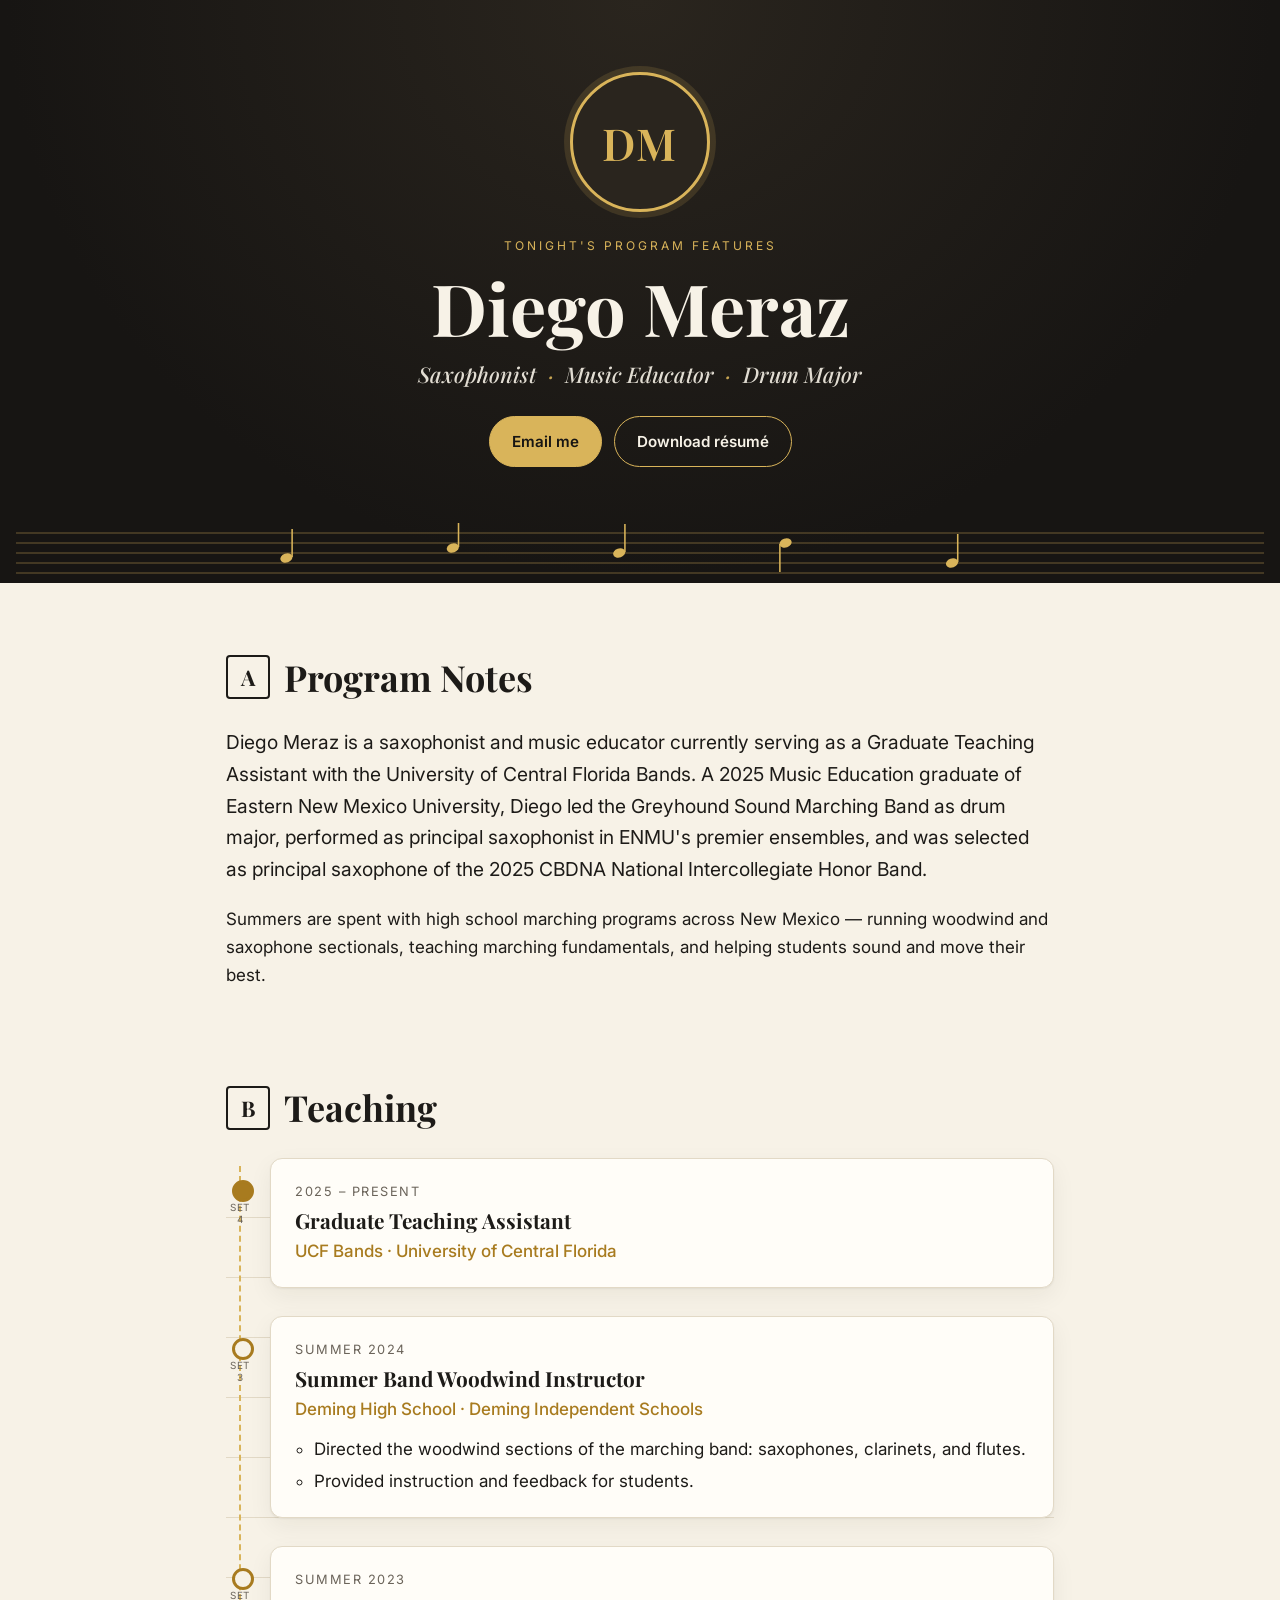
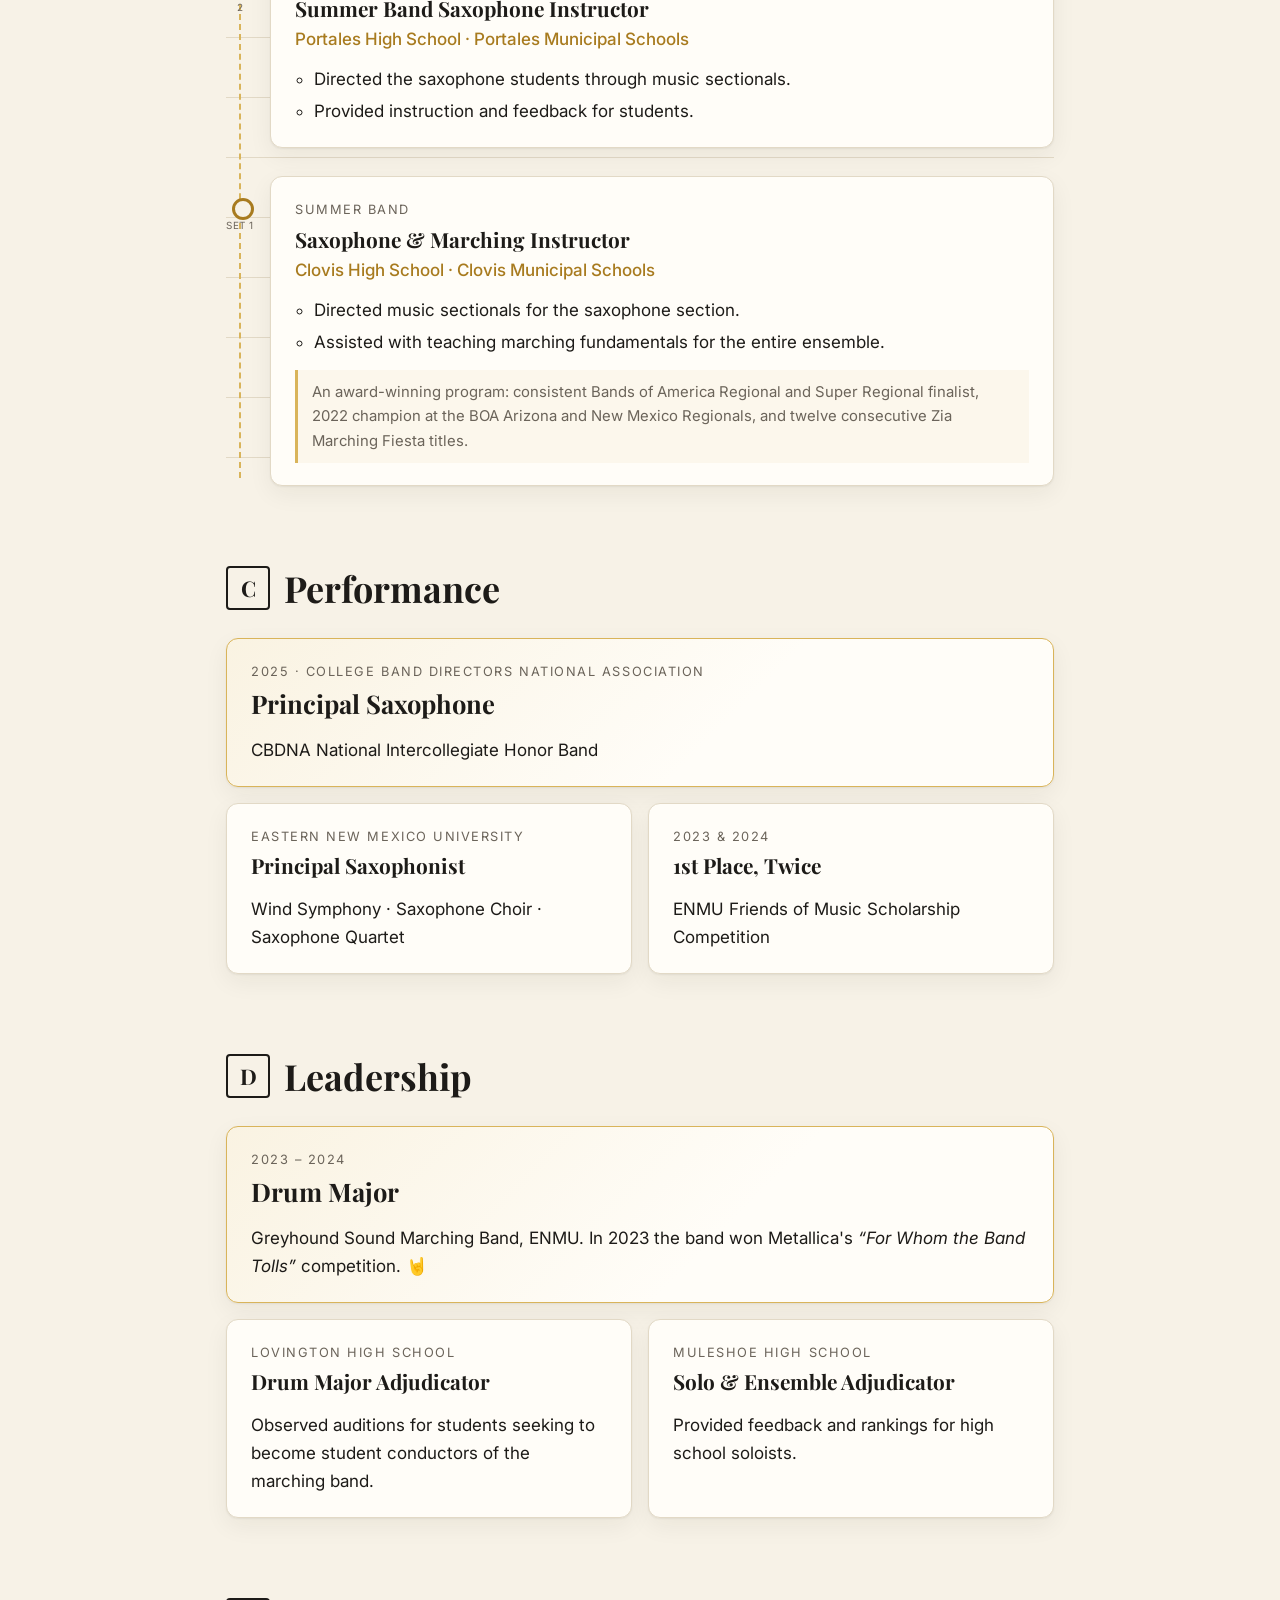
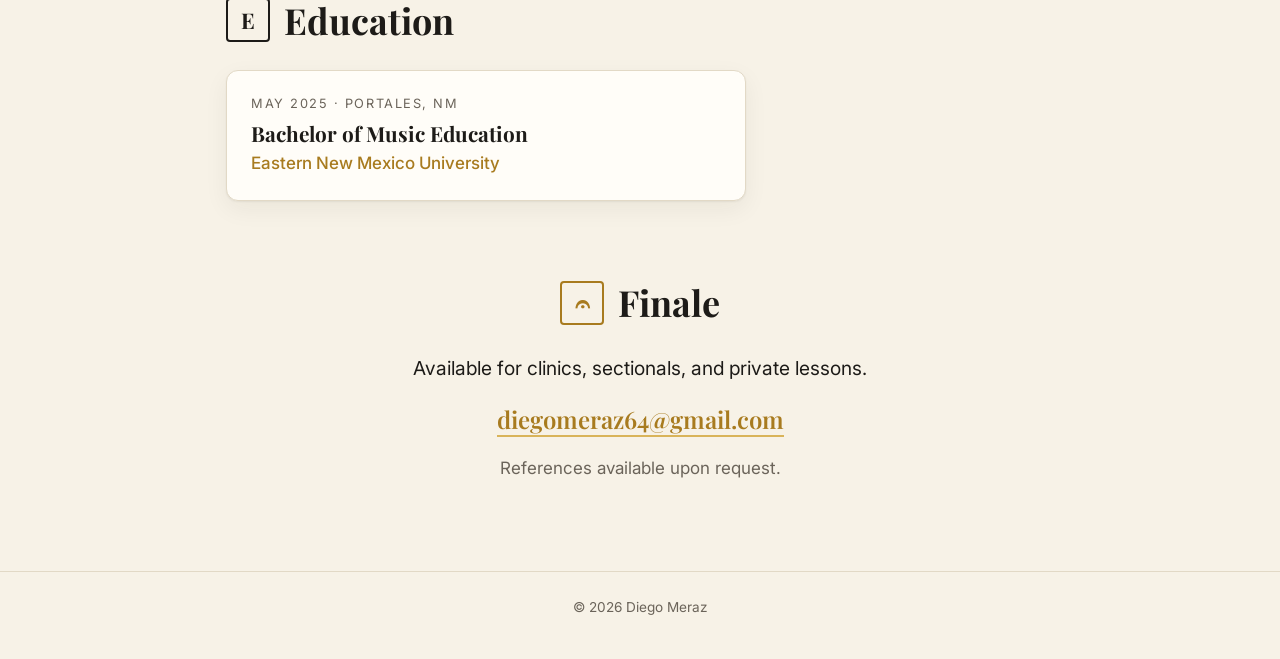
==== index.html @ ad09b119 "Add single-page portfolio site Marching-band show program theme: hero with headshot slot, rehearsal-" ====
<!doctype html>
<html lang="en">
<head>
  <meta charset="utf-8">
  <meta name="viewport" content="width=device-width, initial-scale=1">
  <title>Diego Meraz · Saxophonist &amp; Music Educator</title>
  <meta name="description" content="Diego Meraz — saxophonist, music educator, and drum major. Graduate Teaching Assistant with UCF Bands.">
  <link rel="preconnect" href="https://fonts.googleapis.com">
  <link rel="preconnect" href="https://fonts.gstatic.com" crossorigin>
  <link href="https://fonts.googleapis.com/css2?family=Inter:wght@400;500;600&family=Playfair+Display:ital,wght@0,600;0,700;1,500&display=swap" rel="stylesheet">
  <link rel="stylesheet" href="styles.css">
  <link rel="icon" href="data:image/svg+xml,<svg xmlns='http://www.w3.org/2000/svg' viewBox='0 0 100 100'><text y='.9em' font-size='90'>🎷</text></svg>">
</head>
<body>
  <div class="progress" aria-hidden="true"><span></span></div>

  <header class="hero">
    <div class="hero-inner">
      <div class="headshot">
        <img src="assets/headshot.jpg" alt="Portrait of Diego Meraz" onerror="this.remove()">
        <span class="initials" aria-hidden="true">DM</span>
      </div>
      <p class="eyebrow">Tonight's Program Features</p>
      <h1>Diego Meraz</h1>
      <p class="tagline">Saxophonist <span>·</span> Music Educator <span>·</span> Drum Major</p>
      <div class="actions">
        <a class="btn btn-primary" href="mailto:diegomeraz64@gmail.com">Email me</a>
        <a class="btn" href="assets/Diego_Meraz_Resume.pdf" download>Download résumé</a>
      </div>
    </div>
    <svg class="staff" viewBox="0 0 1200 60" preserveAspectRatio="none" aria-hidden="true">
      <g stroke="currentColor" stroke-width="1"><line x1="0" y1="10" x2="1200" y2="10"/><line x1="0" y1="20" x2="1200" y2="20"/><line x1="0" y1="30" x2="1200" y2="30"/><line x1="0" y1="40" x2="1200" y2="40"/><line x1="0" y1="50" x2="1200" y2="50"/></g>
      <g class="notes" fill="currentColor">
        <ellipse cx="260" cy="35" rx="6" ry="4.5" transform="rotate(-20 260 35)"/><line x1="265.5" y1="34" x2="265.5" y2="6" stroke="currentColor" stroke-width="1.5"/>
        <ellipse cx="420" cy="25" rx="6" ry="4.5" transform="rotate(-20 420 25)"/><line x1="425.5" y1="24" x2="425.5" y2="-4" stroke="currentColor" stroke-width="1.5"/>
        <ellipse cx="580" cy="30" rx="6" ry="4.5" transform="rotate(-20 580 30)"/><line x1="585.5" y1="29" x2="585.5" y2="1" stroke="currentColor" stroke-width="1.5"/>
        <ellipse cx="740" cy="20" rx="6" ry="4.5" transform="rotate(-20 740 20)"/><line x1="734.5" y1="21" x2="734.5" y2="49" stroke="currentColor" stroke-width="1.5"/>
        <ellipse cx="900" cy="40" rx="6" ry="4.5" transform="rotate(-20 900 40)"/><line x1="905.5" y1="39" x2="905.5" y2="11" stroke="currentColor" stroke-width="1.5"/>
      </g>
    </svg>
  </header>

  <main>
    <section id="about" class="section reveal">
      <h2><span class="rehearsal">A</span> Program Notes</h2>
      <p class="lead">
        Diego Meraz is a saxophonist and music educator currently serving as a Graduate Teaching Assistant
        with the University of Central Florida Bands. A 2025 Music Education graduate of Eastern New Mexico
        University, Diego led the Greyhound Sound Marching Band as drum major, performed as principal saxophonist
        in ENMU's premier ensembles, and was selected as principal saxophone of the 2025 CBDNA National
        Intercollegiate Honor Band.
      </p>
      <p>
        Summers are spent with high school marching programs across New Mexico — running woodwind and
        saxophone sectionals, teaching marching fundamentals, and helping students sound and move their best.
      </p>
    </section>

    <section id="teaching" class="section reveal">
      <h2><span class="rehearsal">B</span> Teaching</h2>
      <ol class="drill">
        <li class="set">
          <span class="set-label">Set 4</span>
          <div class="card">
            <p class="meta">2025 – Present</p>
            <h3>Graduate Teaching Assistant</h3>
            <p class="org">UCF Bands · University of Central Florida</p>
          </div>
        </li>
        <li class="set">
          <span class="set-label">Set 3</span>
          <div class="card">
            <p class="meta">Summer 2024</p>
            <h3>Summer Band Woodwind Instructor</h3>
            <p class="org">Deming High School · Deming Independent Schools</p>
            <ul>
              <li>Directed the woodwind sections of the marching band: saxophones, clarinets, and flutes.</li>
              <li>Provided instruction and feedback for students.</li>
            </ul>
          </div>
        </li>
        <li class="set">
          <span class="set-label">Set 2</span>
          <div class="card">
            <p class="meta">Summer 2023</p>
            <h3>Summer Band Saxophone Instructor</h3>
            <p class="org">Portales High School · Portales Municipal Schools</p>
            <ul>
              <li>Directed the saxophone students through music sectionals.</li>
              <li>Provided instruction and feedback for students.</li>
            </ul>
          </div>
        </li>
        <li class="set">
          <span class="set-label">Set 1</span>
          <div class="card">
            <p class="meta">Summer Band</p>
            <h3>Saxophone &amp; Marching Instructor</h3>
            <p class="org">Clovis High School · Clovis Municipal Schools</p>
            <ul>
              <li>Directed music sectionals for the saxophone section.</li>
              <li>Assisted with teaching marching fundamentals for the entire ensemble.</li>
            </ul>
            <p class="note">An award-winning program: consistent Bands of America Regional and Super Regional finalist,
              2022 champion at the BOA Arizona and New Mexico Regionals, and twelve consecutive Zia Marching Fiesta titles.</p>
          </div>
        </li>
      </ol>
    </section>

    <section id="performance" class="section reveal">
      <h2><span class="rehearsal">C</span> Performance</h2>
      <div class="tiles">
        <article class="tile featured">
          <p class="meta">2025 · College Band Directors National Association</p>
          <h3>Principal Saxophone</h3>
          <p>CBDNA National Intercollegiate Honor Band</p>
        </article>
        <article class="tile">
          <p class="meta">Eastern New Mexico University</p>
          <h3>Principal Saxophonist</h3>
          <p>Wind Symphony · Saxophone Choir · Saxophone Quartet</p>
        </article>
        <article class="tile">
          <p class="meta">2023 &amp; 2024</p>
          <h3>1st Place, Twice</h3>
          <p>ENMU Friends of Music Scholarship Competition</p>
        </article>
      </div>
    </section>

    <section id="leadership" class="section reveal">
      <h2><span class="rehearsal">D</span> Leadership</h2>
      <div class="tiles">
        <article class="tile featured">
          <p class="meta">2023 – 2024</p>
          <h3>Drum Major</h3>
          <p>Greyhound Sound Marching Band, ENMU. In 2023 the band won Metallica's
            <em>“For Whom the Band Tolls”</em> competition. 🤘</p>
        </article>
        <article class="tile">
          <p class="meta">Lovington High School</p>
          <h3>Drum Major Adjudicator</h3>
          <p>Observed auditions for students seeking to become student conductors of the marching band.</p>
        </article>
        <article class="tile">
          <p class="meta">Muleshoe High School</p>
          <h3>Solo &amp; Ensemble Adjudicator</h3>
          <p>Provided feedback and rankings for high school soloists.</p>
        </article>
      </div>
    </section>

    <section id="education" class="section reveal">
      <h2><span class="rehearsal">E</span> Education</h2>
      <div class="card edu">
        <p class="meta">May 2025 · Portales, NM</p>
        <h3>Bachelor of Music Education</h3>
        <p class="org">Eastern New Mexico University</p>
      </div>
    </section>

    <section id="contact" class="section finale reveal">
      <h2><span class="rehearsal fermata" aria-hidden="true">𝄐</span> Finale</h2>
      <p class="lead">Available for clinics, sectionals, and private lessons.</p>
      <p><a class="email" href="mailto:diegomeraz64@gmail.com">diegomeraz64@gmail.com</a></p>
      <p class="muted">References available upon request.</p>
    </section>
  </main>

  <footer>
    <p>© <span id="year">2026</span> Diego Meraz</p>
  </footer>

  <script src="script.js"></script>
</body>
</html>
---- styles.css ----
:root {
  --bg: #f7f2e7;
  --surface: #fffdf8;
  --ink: #1d1b18;
  --muted: #6b645a;
  --line: #e2d9c6;
  --gold: #a87b1f;
  --gold-soft: #d9b45a;
  --hero-bg: #171513;
  --hero-ink: #f7f2e7;
  --shadow: 0 1px 2px rgba(29, 27, 24, .06), 0 8px 24px rgba(29, 27, 24, .06);
  --serif: "Playfair Display", Georgia, "Times New Roman", serif;
  --sans: Inter, system-ui, -apple-system, "Segoe UI", sans-serif;
  color-scheme: light dark;
}

@media (prefers-color-scheme: dark) {
  :root {
    --bg: #12110f;
    --surface: #1c1a17;
    --ink: #efe8da;
    --muted: #a69d8e;
    --line: #2f2b25;
    --gold: #d9b45a;
    --gold-soft: #a87b1f;
    --hero-bg: #0b0a09;
    --shadow: 0 1px 2px rgba(0, 0, 0, .4), 0 8px 24px rgba(0, 0, 0, .3);
  }
}

* { box-sizing: border-box; }
html { scroll-behavior: smooth; }
body {
  margin: 0;
  background: var(--bg);
  color: var(--ink);
  font: 400 1.0625rem/1.65 var(--sans);
  -webkit-font-smoothing: antialiased;
}
a { color: var(--gold); }
h1, h2, h3 { font-family: var(--serif); line-height: 1.2; margin: 0; }

/* Scroll progress — a thin brass bar */
.progress { position: fixed; inset: 0 0 auto; height: 3px; z-index: 10; }
.progress span { display: block; height: 100%; width: 0; background: var(--gold-soft); }

/* Hero */
.hero {
  background: radial-gradient(ellipse at top, #2a251e 0%, var(--hero-bg) 70%);
  color: var(--hero-ink);
  text-align: center;
  padding: 72px 16px 0;
  overflow: hidden;
}
.hero-inner { max-width: 720px; margin: 0 auto; }
.headshot {
  position: relative;
  width: 140px; height: 140px;
  margin: 0 auto 24px;
  border-radius: 50%;
  border: 3px solid var(--gold-soft);
  box-shadow: 0 0 0 6px rgba(217, 180, 90, .15);
  background: #2a251e;
  overflow: hidden;
  display: grid; place-items: center;
}
.headshot img { position: absolute; inset: 0; width: 100%; height: 100%; object-fit: cover; z-index: 1; }
.initials { font: 600 2.75rem var(--serif); color: var(--gold-soft); letter-spacing: .04em; }
.eyebrow {
  text-transform: uppercase; letter-spacing: .25em; font-size: .75rem;
  color: var(--gold-soft); margin: 0 0 8px;
}
.hero h1 { font-size: clamp(2.75rem, 9vw, 4.5rem); font-weight: 700; }
.tagline { font: italic 500 clamp(1.05rem, 3.5vw, 1.35rem) var(--serif); margin: 10px 0 28px; opacity: .9; }
.tagline span { color: var(--gold-soft); padding: 0 .3em; }
.actions { display: flex; gap: 12px; justify-content: center; flex-wrap: wrap; }
.btn {
  display: inline-block; padding: 12px 22px; border-radius: 999px;
  border: 1.5px solid var(--gold-soft); color: var(--hero-ink);
  text-decoration: none; font-weight: 600; font-size: .95rem;
  transition: transform .2s ease, background .2s ease, color .2s ease;
}
.btn:hover, .btn:focus-visible { background: rgba(217, 180, 90, .12); transform: translateY(-2px); }
.btn-primary { background: var(--gold-soft); color: #171513; }
.btn-primary:hover, .btn-primary:focus-visible { background: #e6c46e; }
.staff { display: block; width: 100%; height: 60px; margin-top: 56px; color: rgba(217, 180, 90, .45); }
.staff .notes { color: var(--gold-soft); }
.staff .notes > * { animation: bob 3.2s ease-in-out infinite; }
.staff .notes > *:nth-child(4n+3), .staff .notes > *:nth-child(4n+4) { animation-delay: .4s; }
@keyframes bob { 50% { translate: 0 -3px; } }

/* Sections */
main { max-width: 860px; margin: 0 auto; padding: 0 16px; }
.section { padding: 72px 0 8px; }
.section h2 {
  font-size: clamp(1.75rem, 5vw, 2.25rem);
  display: flex; align-items: center; gap: 14px;
  margin-bottom: 28px;
}
.rehearsal {
  flex: none;
  display: inline-grid; place-items: center;
  width: 44px; height: 44px;
  border: 2px solid var(--ink); border-radius: 4px;
  font: 700 1.35rem var(--serif);
}
.fermata { border-color: var(--gold); color: var(--gold); font-size: 1.6rem; }
.lead { font-size: 1.2rem; }
.muted, .meta { color: var(--muted); }
.meta { font-size: .8rem; text-transform: uppercase; letter-spacing: .12em; margin: 0 0 6px; }
.org { color: var(--gold); font-weight: 500; margin: 4px 0 0; }

.card, .tile {
  background: var(--surface);
  border: 1px solid var(--line);
  border-radius: 12px;
  padding: 22px 24px;
  box-shadow: var(--shadow);
  transition: transform .25s ease, box-shadow .25s ease;
}
.card:hover, .tile:hover { transform: translateY(-3px); }
.card h3, .tile h3 { font-size: 1.3rem; }
.card ul { margin: 12px 0 0; padding-left: 1.1em; }
.card li + li { margin-top: 4px; }
.note {
  margin: 14px 0 0; padding: 10px 14px;
  border-left: 3px solid var(--gold-soft);
  background: color-mix(in srgb, var(--gold-soft) 8%, transparent);
  font-size: .93rem; color: var(--muted);
}

/* Drill chart timeline: yard lines behind a path of "sets" */
.drill {
  list-style: none; margin: 0; padding: 0 0 0 44px;
  position: relative;
  background-image: repeating-linear-gradient(to bottom, transparent 0 59px, var(--line) 59px 60px);
}
.drill::before {
  content: ""; position: absolute; left: 13px; top: 8px; bottom: 8px;
  border-left: 2px dashed var(--gold-soft);
}
.set { position: relative; padding-bottom: 28px; }
.set:last-child { padding-bottom: 0; }
.set::before {
  content: ""; position: absolute; left: -38px; top: 22px;
  width: 16px; height: 16px; border-radius: 50%;
  background: var(--bg); border: 3px solid var(--gold);
}
.set:first-child::before { background: var(--gold); }
.set-label {
  position: absolute; left: -44px; top: 44px; width: 28px;
  font-size: .62rem; text-transform: uppercase; letter-spacing: .06em;
  color: var(--muted); text-align: center; line-height: 1.2;
}

/* Tiles */
.tiles { display: grid; gap: 16px; grid-template-columns: repeat(auto-fit, minmax(min(300px, 100%), 1fr)); }
.tile p:last-child { margin-bottom: 0; }
.tile.featured {
  grid-column: 1 / -1;
  border-color: var(--gold-soft);
  background: linear-gradient(135deg, color-mix(in srgb, var(--gold-soft) 14%, var(--surface)), var(--surface) 60%);
}
.tile.featured h3 { font-size: 1.6rem; }

.edu { max-width: 520px; }

/* Finale */
.finale { text-align: center; padding-bottom: 72px; }
.finale h2 { justify-content: center; }
.email { font: 600 clamp(1.15rem, 4.5vw, 1.5rem) var(--serif); text-decoration: none; border-bottom: 2px solid var(--gold-soft); overflow-wrap: anywhere; }

footer { text-align: center; padding: 24px 16px 40px; color: var(--muted); font-size: .85rem; border-top: 1px solid var(--line); }
footer p { margin: 0; }

/* Scroll reveal (only when JS is running) */
.js .reveal { opacity: 0; transform: translateY(18px); transition: opacity .7s ease, transform .7s ease; }
.js .reveal.in { opacity: 1; transform: none; }

@media (prefers-reduced-motion: reduce) {
  html { scroll-behavior: auto; }
  *, *::before, *::after { animation: none !important; transition: none !important; }
  .js .reveal { opacity: 1; transform: none; }
}

@media (max-width: 520px) {
  .hero { padding-top: 56px; }
  .section { padding-top: 56px; }
  .card, .tile { padding: 18px; }
}
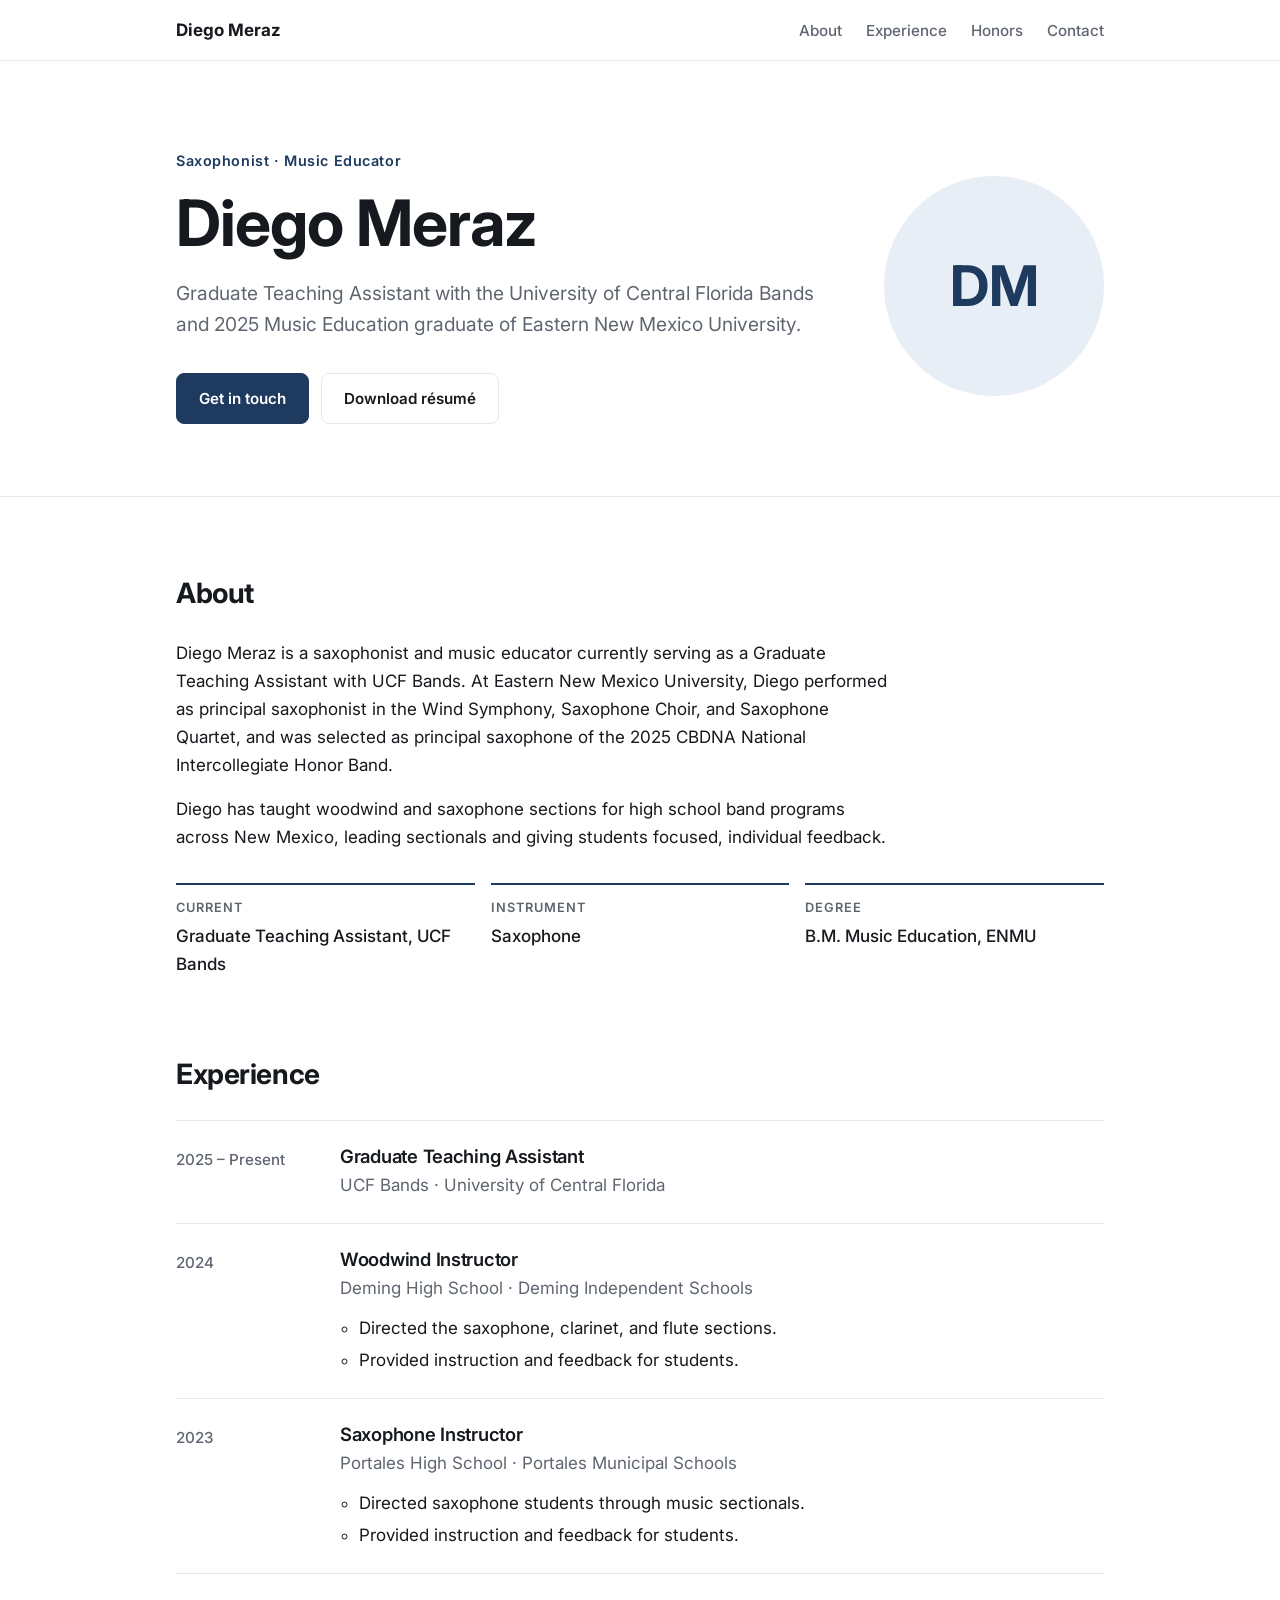
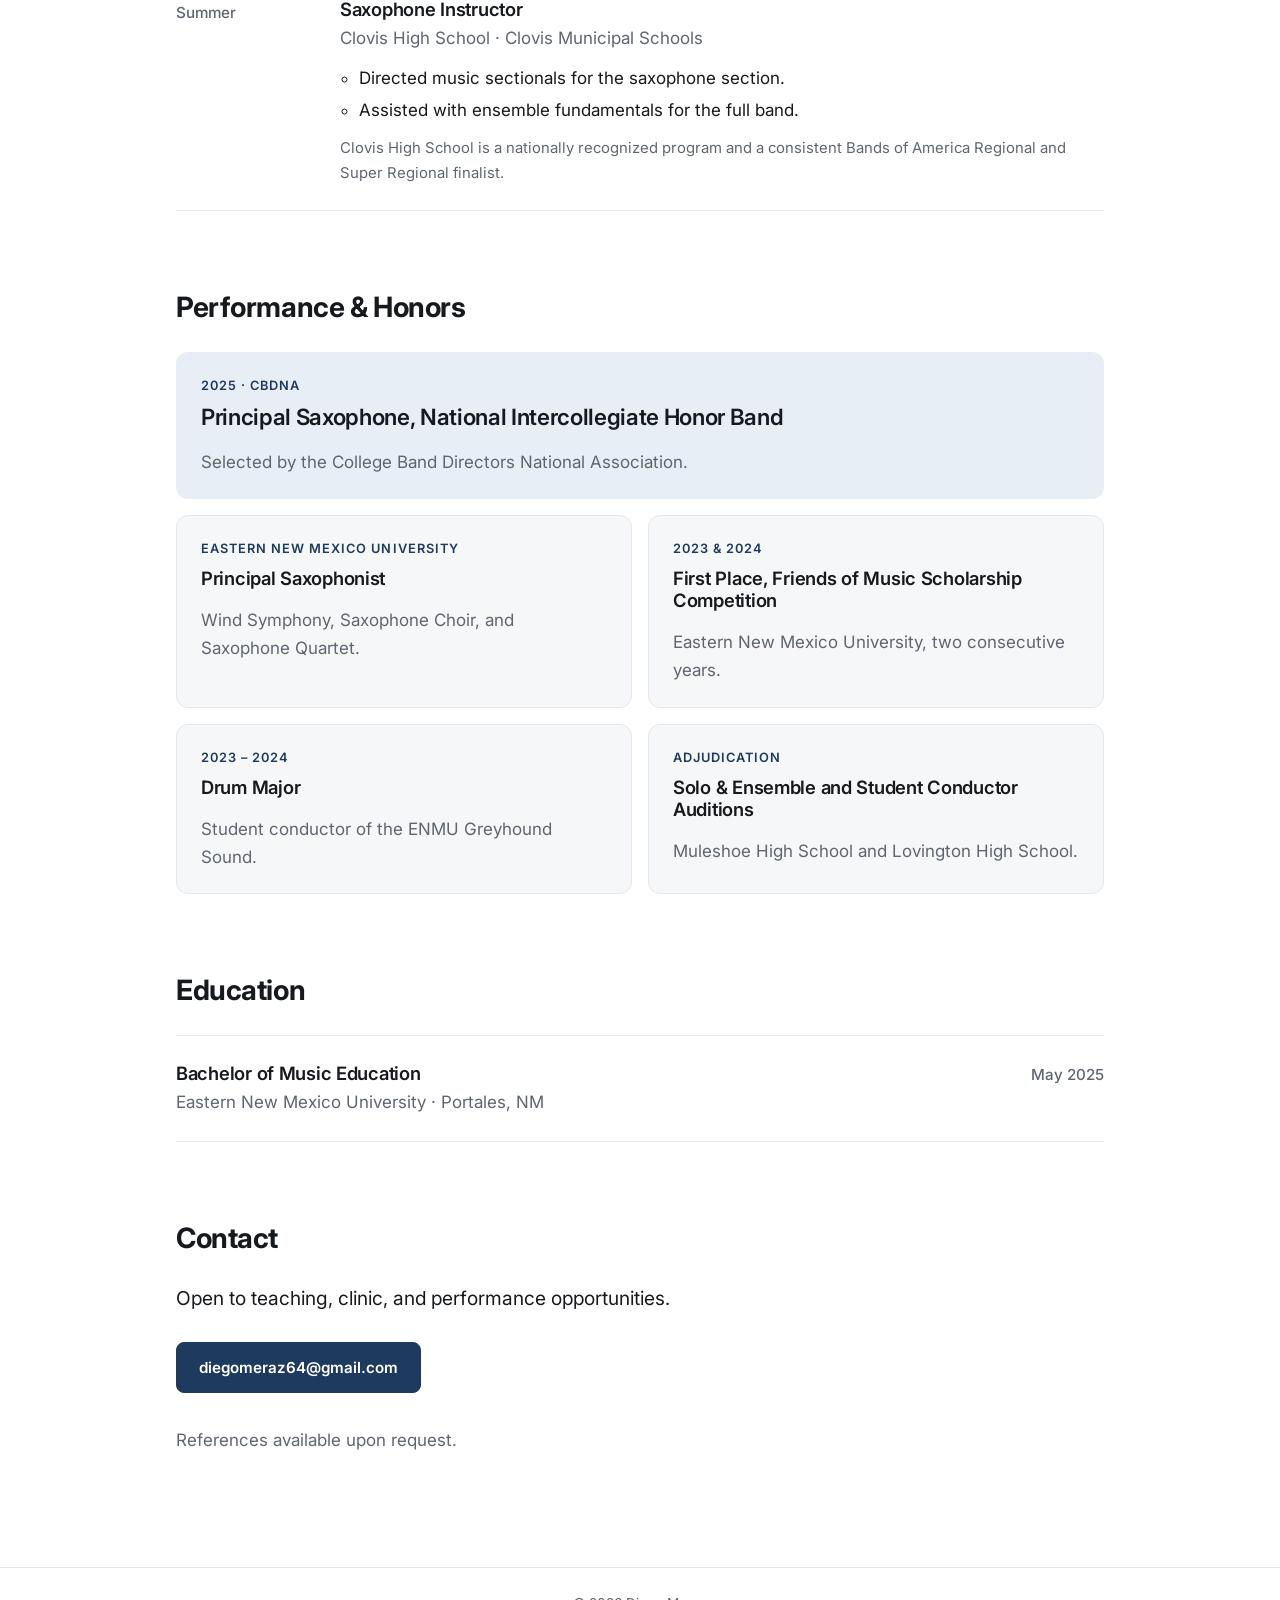
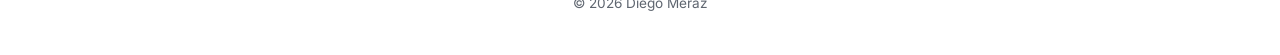
==== commit 16729d48: "Redesign portfolio as a clean, professional layout Drop the marching-band show-program theme (rehear" ====
--- a/index.html
+++ b/index.html
@@ -4,166 +4,161 @@
   <meta charset="utf-8">
   <meta name="viewport" content="width=device-width, initial-scale=1">
   <title>Diego Meraz · Saxophonist &amp; Music Educator</title>
-  <meta name="description" content="Diego Meraz — saxophonist, music educator, and drum major. Graduate Teaching Assistant with UCF Bands.">
+  <meta name="description" content="Diego Meraz — saxophonist and music educator. Graduate Teaching Assistant with UCF Bands.">
   <link rel="preconnect" href="https://fonts.googleapis.com">
   <link rel="preconnect" href="https://fonts.gstatic.com" crossorigin>
-  <link href="https://fonts.googleapis.com/css2?family=Inter:wght@400;500;600&family=Playfair+Display:ital,wght@0,600;0,700;1,500&display=swap" rel="stylesheet">
+  <link href="https://fonts.googleapis.com/css2?family=Inter:wght@400;500;600;700&display=swap" rel="stylesheet">
   <link rel="stylesheet" href="styles.css">
-  <link rel="icon" href="data:image/svg+xml,<svg xmlns='http://www.w3.org/2000/svg' viewBox='0 0 100 100'><text y='.9em' font-size='90'>🎷</text></svg>">
+  <link rel="icon" href="data:image/svg+xml,<svg xmlns='http://www.w3.org/2000/svg' viewBox='0 0 100 100'><rect width='100' height='100' rx='20' fill='%231e3a5f'/><text x='50' y='66' font-family='Arial' font-weight='700' font-size='44' fill='white' text-anchor='middle'>DM</text></svg>">
 </head>
 <body>
-  <div class="progress" aria-hidden="true"><span></span></div>
+  <nav class="nav">
+    <div class="wrap nav-inner">
+      <a class="brand" href="#top">Diego Meraz</a>
+      <ul>
+        <li><a href="#about">About</a></li>
+        <li><a href="#experience">Experience</a></li>
+        <li><a href="#honors">Honors</a></li>
+        <li><a href="#contact">Contact</a></li>
+      </ul>
+    </div>
+  </nav>
 
-  <header class="hero">
-    <div class="hero-inner">
+  <header class="hero" id="top">
+    <div class="wrap hero-inner">
+      <div class="hero-text">
+        <p class="eyebrow">Saxophonist · Music Educator</p>
+        <h1>Diego Meraz</h1>
+        <p class="intro">Graduate Teaching Assistant with the University of Central Florida Bands and
+          2025 Music Education graduate of Eastern New Mexico University.</p>
+        <div class="actions">
+          <a class="btn btn-primary" href="mailto:diegomeraz64@gmail.com">Get in touch</a>
+          <a class="btn" href="assets/Diego_Meraz_Resume.pdf" download>Download résumé</a>
+        </div>
+      </div>
       <div class="headshot">
         <img src="assets/headshot.jpg" alt="Portrait of Diego Meraz" onerror="this.remove()">
         <span class="initials" aria-hidden="true">DM</span>
       </div>
-      <p class="eyebrow">Tonight's Program Features</p>
-      <h1>Diego Meraz</h1>
-      <p class="tagline">Saxophonist <span>·</span> Music Educator <span>·</span> Drum Major</p>
-      <div class="actions">
-        <a class="btn btn-primary" href="mailto:diegomeraz64@gmail.com">Email me</a>
-        <a class="btn" href="assets/Diego_Meraz_Resume.pdf" download>Download résumé</a>
-      </div>
     </div>
-    <svg class="staff" viewBox="0 0 1200 60" preserveAspectRatio="none" aria-hidden="true">
-      <g stroke="currentColor" stroke-width="1"><line x1="0" y1="10" x2="1200" y2="10"/><line x1="0" y1="20" x2="1200" y2="20"/><line x1="0" y1="30" x2="1200" y2="30"/><line x1="0" y1="40" x2="1200" y2="40"/><line x1="0" y1="50" x2="1200" y2="50"/></g>
-      <g class="notes" fill="currentColor">
-        <ellipse cx="260" cy="35" rx="6" ry="4.5" transform="rotate(-20 260 35)"/><line x1="265.5" y1="34" x2="265.5" y2="6" stroke="currentColor" stroke-width="1.5"/>
-        <ellipse cx="420" cy="25" rx="6" ry="4.5" transform="rotate(-20 420 25)"/><line x1="425.5" y1="24" x2="425.5" y2="-4" stroke="currentColor" stroke-width="1.5"/>
-        <ellipse cx="580" cy="30" rx="6" ry="4.5" transform="rotate(-20 580 30)"/><line x1="585.5" y1="29" x2="585.5" y2="1" stroke="currentColor" stroke-width="1.5"/>
-        <ellipse cx="740" cy="20" rx="6" ry="4.5" transform="rotate(-20 740 20)"/><line x1="734.5" y1="21" x2="734.5" y2="49" stroke="currentColor" stroke-width="1.5"/>
-        <ellipse cx="900" cy="40" rx="6" ry="4.5" transform="rotate(-20 900 40)"/><line x1="905.5" y1="39" x2="905.5" y2="11" stroke="currentColor" stroke-width="1.5"/>
-      </g>
-    </svg>
   </header>
 
   <main>
-    <section id="about" class="section reveal">
-      <h2><span class="rehearsal">A</span> Program Notes</h2>
-      <p class="lead">
-        Diego Meraz is a saxophonist and music educator currently serving as a Graduate Teaching Assistant
-        with the University of Central Florida Bands. A 2025 Music Education graduate of Eastern New Mexico
-        University, Diego led the Greyhound Sound Marching Band as drum major, performed as principal saxophonist
-        in ENMU's premier ensembles, and was selected as principal saxophone of the 2025 CBDNA National
-        Intercollegiate Honor Band.
-      </p>
-      <p>
-        Summers are spent with high school marching programs across New Mexico — running woodwind and
-        saxophone sectionals, teaching marching fundamentals, and helping students sound and move their best.
-      </p>
+    <section id="about" class="section wrap reveal">
+      <h2>About</h2>
+      <div class="about">
+        <p>
+          Diego Meraz is a saxophonist and music educator currently serving as a Graduate Teaching Assistant
+          with UCF Bands. At Eastern New Mexico University, Diego performed as principal saxophonist in the
+          Wind Symphony, Saxophone Choir, and Saxophone Quartet, and was selected as principal saxophone of
+          the 2025 CBDNA National Intercollegiate Honor Band.
+        </p>
+        <p>
+          Diego has taught woodwind and saxophone sections for high school band programs across New Mexico,
+          leading sectionals and giving students focused, individual feedback.
+        </p>
+      </div>
+      <dl class="facts">
+        <div><dt>Current</dt><dd>Graduate Teaching Assistant, UCF Bands</dd></div>
+        <div><dt>Instrument</dt><dd>Saxophone</dd></div>
+        <div><dt>Degree</dt><dd>B.M. Music Education, ENMU</dd></div>
+      </dl>
     </section>
 
-    <section id="teaching" class="section reveal">
-      <h2><span class="rehearsal">B</span> Teaching</h2>
-      <ol class="drill">
-        <li class="set">
-          <span class="set-label">Set 4</span>
-          <div class="card">
-            <p class="meta">2025 – Present</p>
+    <section id="experience" class="section wrap reveal">
+      <h2>Experience</h2>
+      <ol class="timeline">
+        <li>
+          <p class="when">2025 – Present</p>
+          <div>
             <h3>Graduate Teaching Assistant</h3>
             <p class="org">UCF Bands · University of Central Florida</p>
           </div>
         </li>
-        <li class="set">
-          <span class="set-label">Set 3</span>
-          <div class="card">
-            <p class="meta">Summer 2024</p>
-            <h3>Summer Band Woodwind Instructor</h3>
+        <li>
+          <p class="when">2024</p>
+          <div>
+            <h3>Woodwind Instructor</h3>
             <p class="org">Deming High School · Deming Independent Schools</p>
             <ul>
-              <li>Directed the woodwind sections of the marching band: saxophones, clarinets, and flutes.</li>
+              <li>Directed the saxophone, clarinet, and flute sections.</li>
               <li>Provided instruction and feedback for students.</li>
             </ul>
           </div>
         </li>
-        <li class="set">
-          <span class="set-label">Set 2</span>
-          <div class="card">
-            <p class="meta">Summer 2023</p>
-            <h3>Summer Band Saxophone Instructor</h3>
+        <li>
+          <p class="when">2023</p>
+          <div>
+            <h3>Saxophone Instructor</h3>
             <p class="org">Portales High School · Portales Municipal Schools</p>
             <ul>
-              <li>Directed the saxophone students through music sectionals.</li>
+              <li>Directed saxophone students through music sectionals.</li>
               <li>Provided instruction and feedback for students.</li>
             </ul>
           </div>
         </li>
-        <li class="set">
-          <span class="set-label">Set 1</span>
-          <div class="card">
-            <p class="meta">Summer Band</p>
-            <h3>Saxophone &amp; Marching Instructor</h3>
+        <li>
+          <p class="when">Summer</p>
+          <div>
+            <h3>Saxophone Instructor</h3>
             <p class="org">Clovis High School · Clovis Municipal Schools</p>
             <ul>
               <li>Directed music sectionals for the saxophone section.</li>
-              <li>Assisted with teaching marching fundamentals for the entire ensemble.</li>
+              <li>Assisted with ensemble fundamentals for the full band.</li>
             </ul>
-            <p class="note">An award-winning program: consistent Bands of America Regional and Super Regional finalist,
-              2022 champion at the BOA Arizona and New Mexico Regionals, and twelve consecutive Zia Marching Fiesta titles.</p>
+            <p class="note">Clovis High School is a nationally recognized program and a consistent Bands of America
+              Regional and Super Regional finalist.</p>
           </div>
         </li>
       </ol>
     </section>
 
-    <section id="performance" class="section reveal">
-      <h2><span class="rehearsal">C</span> Performance</h2>
-      <div class="tiles">
-        <article class="tile featured">
-          <p class="meta">2025 · College Band Directors National Association</p>
-          <h3>Principal Saxophone</h3>
-          <p>CBDNA National Intercollegiate Honor Band</p>
+    <section id="honors" class="section wrap reveal">
+      <h2>Performance &amp; Honors</h2>
+      <div class="grid">
+        <article class="card featured">
+          <p class="kicker">2025 · CBDNA</p>
+          <h3>Principal Saxophone, National Intercollegiate Honor Band</h3>
+          <p>Selected by the College Band Directors National Association.</p>
         </article>
-        <article class="tile">
-          <p class="meta">Eastern New Mexico University</p>
+        <article class="card">
+          <p class="kicker">Eastern New Mexico University</p>
           <h3>Principal Saxophonist</h3>
-          <p>Wind Symphony · Saxophone Choir · Saxophone Quartet</p>
+          <p>Wind Symphony, Saxophone Choir, and Saxophone Quartet.</p>
         </article>
-        <article class="tile">
-          <p class="meta">2023 &amp; 2024</p>
-          <h3>1st Place, Twice</h3>
-          <p>ENMU Friends of Music Scholarship Competition</p>
+        <article class="card">
+          <p class="kicker">2023 &amp; 2024</p>
+          <h3>First Place, Friends of Music Scholarship Competition</h3>
+          <p>Eastern New Mexico University, two consecutive years.</p>
+        </article>
+        <article class="card">
+          <p class="kicker">2023 – 2024</p>
+          <h3>Drum Major</h3>
+          <p>Student conductor of the ENMU Greyhound Sound.</p>
+        </article>
+        <article class="card">
+          <p class="kicker">Adjudication</p>
+          <h3>Solo &amp; Ensemble and Student Conductor Auditions</h3>
+          <p>Muleshoe High School and Lovington High School.</p>
         </article>
       </div>
     </section>
 
-    <section id="leadership" class="section reveal">
-      <h2><span class="rehearsal">D</span> Leadership</h2>
-      <div class="tiles">
-        <article class="tile featured">
-          <p class="meta">2023 – 2024</p>
-          <h3>Drum Major</h3>
-          <p>Greyhound Sound Marching Band, ENMU. In 2023 the band won Metallica's
-            <em>“For Whom the Band Tolls”</em> competition. 🤘</p>
-        </article>
-        <article class="tile">
-          <p class="meta">Lovington High School</p>
-          <h3>Drum Major Adjudicator</h3>
-          <p>Observed auditions for students seeking to become student conductors of the marching band.</p>
-        </article>
-        <article class="tile">
-          <p class="meta">Muleshoe High School</p>
-          <h3>Solo &amp; Ensemble Adjudicator</h3>
-          <p>Provided feedback and rankings for high school soloists.</p>
-        </article>
+    <section id="education" class="section wrap reveal">
+      <h2>Education</h2>
+      <div class="edu">
+        <div>
+          <h3>Bachelor of Music Education</h3>
+          <p class="org">Eastern New Mexico University · Portales, NM</p>
+        </div>
+        <p class="when">May 2025</p>
       </div>
     </section>
 
-    <section id="education" class="section reveal">
-      <h2><span class="rehearsal">E</span> Education</h2>
-      <div class="card edu">
-        <p class="meta">May 2025 · Portales, NM</p>
-        <h3>Bachelor of Music Education</h3>
-        <p class="org">Eastern New Mexico University</p>
-      </div>
-    </section>
-
-    <section id="contact" class="section finale reveal">
-      <h2><span class="rehearsal fermata" aria-hidden="true">𝄐</span> Finale</h2>
-      <p class="lead">Available for clinics, sectionals, and private lessons.</p>
-      <p><a class="email" href="mailto:diegomeraz64@gmail.com">diegomeraz64@gmail.com</a></p>
+    <section id="contact" class="section wrap contact reveal">
+      <h2>Contact</h2>
+      <p class="lead">Open to teaching, clinic, and performance opportunities.</p>
+      <a class="btn btn-primary" href="mailto:diegomeraz64@gmail.com">diegomeraz64@gmail.com</a>
       <p class="muted">References available upon request.</p>
     </section>
   </main>
--- a/styles.css
+++ b/styles.css
@@ -1,35 +1,31 @@
 :root {
-  --bg: #f7f2e7;
-  --surface: #fffdf8;
-  --ink: #1d1b18;
-  --muted: #6b645a;
-  --line: #e2d9c6;
-  --gold: #a87b1f;
-  --gold-soft: #d9b45a;
-  --hero-bg: #171513;
-  --hero-ink: #f7f2e7;
-  --shadow: 0 1px 2px rgba(29, 27, 24, .06), 0 8px 24px rgba(29, 27, 24, .06);
-  --serif: "Playfair Display", Georgia, "Times New Roman", serif;
+  --bg: #ffffff;
+  --surface: #f6f7f9;
+  --ink: #16191d;
+  --muted: #5f6670;
+  --line: #e4e7eb;
+  --accent: #1e3a5f;
+  --accent-ink: #ffffff;
+  --accent-soft: #e8eef5;
   --sans: Inter, system-ui, -apple-system, "Segoe UI", sans-serif;
   color-scheme: light dark;
 }
 
 @media (prefers-color-scheme: dark) {
   :root {
-    --bg: #12110f;
-    --surface: #1c1a17;
-    --ink: #efe8da;
-    --muted: #a69d8e;
-    --line: #2f2b25;
-    --gold: #d9b45a;
-    --gold-soft: #a87b1f;
-    --hero-bg: #0b0a09;
-    --shadow: 0 1px 2px rgba(0, 0, 0, .4), 0 8px 24px rgba(0, 0, 0, .3);
+    --bg: #0f1215;
+    --surface: #171b20;
+    --ink: #e8eaed;
+    --muted: #9aa2ad;
+    --line: #262c33;
+    --accent: #8fb4dc;
+    --accent-ink: #0f1215;
+    --accent-soft: #1a2633;
   }
 }
 
 * { box-sizing: border-box; }
-html { scroll-behavior: smooth; }
+html { scroll-behavior: smooth; scroll-padding-top: 72px; }
 body {
   margin: 0;
   background: var(--bg);
@@ -37,154 +33,116 @@
   font: 400 1.0625rem/1.65 var(--sans);
   -webkit-font-smoothing: antialiased;
 }
-a { color: var(--gold); }
-h1, h2, h3 { font-family: var(--serif); line-height: 1.2; margin: 0; }
+a { color: var(--accent); }
+h1, h2, h3 { line-height: 1.2; margin: 0; letter-spacing: -0.015em; }
+.wrap { max-width: 960px; margin: 0 auto; padding: 0 16px; }
 
-/* Scroll progress — a thin brass bar */
-.progress { position: fixed; inset: 0 0 auto; height: 3px; z-index: 10; }
-.progress span { display: block; height: 100%; width: 0; background: var(--gold-soft); }
+/* Nav */
+.nav {
+  position: sticky; top: 0; z-index: 10;
+  background: color-mix(in srgb, var(--bg) 88%, transparent);
+  backdrop-filter: blur(8px);
+  border-bottom: 1px solid var(--line);
+}
+.nav-inner { display: flex; align-items: center; justify-content: space-between; height: 60px; }
+.brand { font-weight: 700; color: var(--ink); text-decoration: none; }
+.nav ul { display: flex; gap: 24px; list-style: none; margin: 0; padding: 0; }
+.nav ul a { color: var(--muted); text-decoration: none; font-size: .95rem; font-weight: 500; }
+.nav ul a:hover { color: var(--ink); }
 
 /* Hero */
-.hero {
-  background: radial-gradient(ellipse at top, #2a251e 0%, var(--hero-bg) 70%);
-  color: var(--hero-ink);
-  text-align: center;
-  padding: 72px 16px 0;
-  overflow: hidden;
+.hero { padding: 88px 0 72px; border-bottom: 1px solid var(--line); }
+.hero-inner { display: flex; align-items: center; justify-content: space-between; gap: 48px; }
+.eyebrow { color: var(--accent); font-weight: 600; font-size: .9rem; letter-spacing: .04em; margin: 0 0 12px; }
+.hero h1 { font-size: clamp(2.5rem, 7vw, 4rem); font-weight: 700; }
+.intro { font-size: 1.2rem; color: var(--muted); max-width: 34em; margin: 16px 0 32px; }
+.actions { display: flex; gap: 12px; flex-wrap: wrap; }
+.btn {
+  display: inline-block; padding: 12px 22px; border-radius: 8px;
+  border: 1px solid var(--line); color: var(--ink); background: var(--bg);
+  text-decoration: none; font-weight: 600; font-size: .95rem;
+  transition: background .15s ease, border-color .15s ease;
 }
-.hero-inner { max-width: 720px; margin: 0 auto; }
+.btn:hover, .btn:focus-visible { border-color: var(--muted); }
+.btn-primary { background: var(--accent); border-color: var(--accent); color: var(--accent-ink); }
+.btn-primary:hover, .btn-primary:focus-visible { background: color-mix(in srgb, var(--accent) 88%, var(--ink)); border-color: transparent; }
 .headshot {
-  position: relative;
-  width: 140px; height: 140px;
-  margin: 0 auto 24px;
-  border-radius: 50%;
-  border: 3px solid var(--gold-soft);
-  box-shadow: 0 0 0 6px rgba(217, 180, 90, .15);
-  background: #2a251e;
-  overflow: hidden;
-  display: grid; place-items: center;
+  position: relative; flex: none;
+  width: 220px; height: 220px; border-radius: 50%;
+  background: var(--accent-soft);
+  overflow: hidden; display: grid; place-items: center;
 }
 .headshot img { position: absolute; inset: 0; width: 100%; height: 100%; object-fit: cover; z-index: 1; }
-.initials { font: 600 2.75rem var(--serif); color: var(--gold-soft); letter-spacing: .04em; }
-.eyebrow {
-  text-transform: uppercase; letter-spacing: .25em; font-size: .75rem;
-  color: var(--gold-soft); margin: 0 0 8px;
-}
-.hero h1 { font-size: clamp(2.75rem, 9vw, 4.5rem); font-weight: 700; }
-.tagline { font: italic 500 clamp(1.05rem, 3.5vw, 1.35rem) var(--serif); margin: 10px 0 28px; opacity: .9; }
-.tagline span { color: var(--gold-soft); padding: 0 .3em; }
-.actions { display: flex; gap: 12px; justify-content: center; flex-wrap: wrap; }
-.btn {
-  display: inline-block; padding: 12px 22px; border-radius: 999px;
-  border: 1.5px solid var(--gold-soft); color: var(--hero-ink);
-  text-decoration: none; font-weight: 600; font-size: .95rem;
-  transition: transform .2s ease, background .2s ease, color .2s ease;
-}
-.btn:hover, .btn:focus-visible { background: rgba(217, 180, 90, .12); transform: translateY(-2px); }
-.btn-primary { background: var(--gold-soft); color: #171513; }
-.btn-primary:hover, .btn-primary:focus-visible { background: #e6c46e; }
-.staff { display: block; width: 100%; height: 60px; margin-top: 56px; color: rgba(217, 180, 90, .45); }
-.staff .notes { color: var(--gold-soft); }
-.staff .notes > * { animation: bob 3.2s ease-in-out infinite; }
-.staff .notes > *:nth-child(4n+3), .staff .notes > *:nth-child(4n+4) { animation-delay: .4s; }
-@keyframes bob { 50% { translate: 0 -3px; } }
+.initials { font-size: 3.5rem; font-weight: 700; color: var(--accent); }
 
 /* Sections */
-main { max-width: 860px; margin: 0 auto; padding: 0 16px; }
-.section { padding: 72px 0 8px; }
-.section h2 {
-  font-size: clamp(1.75rem, 5vw, 2.25rem);
-  display: flex; align-items: center; gap: 14px;
-  margin-bottom: 28px;
+.section { padding-top: 80px; }
+.section h2 { font-size: 1.75rem; font-weight: 700; margin-bottom: 28px; }
+.section h3 { font-size: 1.15rem; font-weight: 600; }
+.about p { max-width: 42em; margin: 0 0 16px; }
+.facts {
+  display: grid; grid-template-columns: repeat(auto-fit, minmax(min(220px, 100%), 1fr));
+  gap: 16px; margin: 32px 0 0;
 }
-.rehearsal {
-  flex: none;
-  display: inline-grid; place-items: center;
-  width: 44px; height: 44px;
-  border: 2px solid var(--ink); border-radius: 4px;
-  font: 700 1.35rem var(--serif);
+.facts div { border-top: 2px solid var(--accent); padding-top: 12px; }
+.facts dt { font-size: .8rem; font-weight: 600; text-transform: uppercase; letter-spacing: .08em; color: var(--muted); }
+.facts dd { margin: 4px 0 0; font-weight: 500; }
+.org { color: var(--muted); margin: 4px 0 0; }
+.muted { color: var(--muted); }
+.lead { font-size: 1.2rem; }
+
+/* Experience */
+.timeline { list-style: none; margin: 0; padding: 0; }
+.timeline > li {
+  display: grid; grid-template-columns: 140px 1fr; gap: 24px;
+  padding: 24px 0; border-top: 1px solid var(--line);
 }
-.fermata { border-color: var(--gold); color: var(--gold); font-size: 1.6rem; }
-.lead { font-size: 1.2rem; }
-.muted, .meta { color: var(--muted); }
-.meta { font-size: .8rem; text-transform: uppercase; letter-spacing: .12em; margin: 0 0 6px; }
-.org { color: var(--gold); font-weight: 500; margin: 4px 0 0; }
+.timeline > li:last-child { border-bottom: 1px solid var(--line); }
+.when { margin: 0; color: var(--muted); font-weight: 500; font-size: .95rem; padding-top: 2px; }
+.timeline ul { margin: 12px 0 0; padding-left: 1.1em; }
+.timeline ul li + li { margin-top: 4px; }
+.note { margin: 12px 0 0; font-size: .93rem; color: var(--muted); }
 
-.card, .tile {
-  background: var(--surface);
-  border: 1px solid var(--line);
-  border-radius: 12px;
-  padding: 22px 24px;
-  box-shadow: var(--shadow);
-  transition: transform .25s ease, box-shadow .25s ease;
+/* Honors */
+.grid { display: grid; gap: 16px; grid-template-columns: repeat(2, 1fr); }
+.card {
+  background: var(--surface); border: 1px solid var(--line); border-radius: 12px; padding: 22px 24px;
 }
-.card:hover, .tile:hover { transform: translateY(-3px); }
-.card h3, .tile h3 { font-size: 1.3rem; }
-.card ul { margin: 12px 0 0; padding-left: 1.1em; }
-.card li + li { margin-top: 4px; }
-.note {
-  margin: 14px 0 0; padding: 10px 14px;
-  border-left: 3px solid var(--gold-soft);
-  background: color-mix(in srgb, var(--gold-soft) 8%, transparent);
-  font-size: .93rem; color: var(--muted);
+.card p:last-child { margin-bottom: 0; color: var(--muted); }
+.card h3 { margin-bottom: 8px; }
+.card.featured { grid-column: 1 / -1; background: var(--accent-soft); border-color: transparent; }
+.card.featured h3 { font-size: 1.4rem; }
+.kicker { font-size: .8rem; font-weight: 600; text-transform: uppercase; letter-spacing: .08em; color: var(--accent); margin: 0 0 8px; }
+
+/* Education */
+.edu {
+  display: flex; justify-content: space-between; align-items: baseline; gap: 16px; flex-wrap: wrap;
+  padding: 24px 0; border-top: 1px solid var(--line); border-bottom: 1px solid var(--line);
 }
 
-/* Drill chart timeline: yard lines behind a path of "sets" */
-.drill {
-  list-style: none; margin: 0; padding: 0 0 0 44px;
-  position: relative;
-  background-image: repeating-linear-gradient(to bottom, transparent 0 59px, var(--line) 59px 60px);
-}
-.drill::before {
-  content: ""; position: absolute; left: 13px; top: 8px; bottom: 8px;
-  border-left: 2px dashed var(--gold-soft);
-}
-.set { position: relative; padding-bottom: 28px; }
-.set:last-child { padding-bottom: 0; }
-.set::before {
-  content: ""; position: absolute; left: -38px; top: 22px;
-  width: 16px; height: 16px; border-radius: 50%;
-  background: var(--bg); border: 3px solid var(--gold);
-}
-.set:first-child::before { background: var(--gold); }
-.set-label {
-  position: absolute; left: -44px; top: 44px; width: 28px;
-  font-size: .62rem; text-transform: uppercase; letter-spacing: .06em;
-  color: var(--muted); text-align: center; line-height: 1.2;
-}
-
-/* Tiles */
-.tiles { display: grid; gap: 16px; grid-template-columns: repeat(auto-fit, minmax(min(300px, 100%), 1fr)); }
-.tile p:last-child { margin-bottom: 0; }
-.tile.featured {
-  grid-column: 1 / -1;
-  border-color: var(--gold-soft);
-  background: linear-gradient(135deg, color-mix(in srgb, var(--gold-soft) 14%, var(--surface)), var(--surface) 60%);
-}
-.tile.featured h3 { font-size: 1.6rem; }
-
-.edu { max-width: 520px; }
-
-/* Finale */
-.finale { text-align: center; padding-bottom: 72px; }
-.finale h2 { justify-content: center; }
-.email { font: 600 clamp(1.15rem, 4.5vw, 1.5rem) var(--serif); text-decoration: none; border-bottom: 2px solid var(--gold-soft); overflow-wrap: anywhere; }
+/* Contact */
+.contact { padding-bottom: 96px; }
+.contact .btn { margin: 8px 0 16px; overflow-wrap: anywhere; }
 
 footer { text-align: center; padding: 24px 16px 40px; color: var(--muted); font-size: .85rem; border-top: 1px solid var(--line); }
 footer p { margin: 0; }
 
 /* Scroll reveal (only when JS is running) */
-.js .reveal { opacity: 0; transform: translateY(18px); transition: opacity .7s ease, transform .7s ease; }
+.js .reveal { opacity: 0; transform: translateY(12px); transition: opacity .6s ease, transform .6s ease; }
 .js .reveal.in { opacity: 1; transform: none; }
 
 @media (prefers-reduced-motion: reduce) {
   html { scroll-behavior: auto; }
-  *, *::before, *::after { animation: none !important; transition: none !important; }
-  .js .reveal { opacity: 1; transform: none; }
+  .js .reveal { opacity: 1; transform: none; transition: none; }
 }
 
-@media (max-width: 520px) {
-  .hero { padding-top: 56px; }
-  .section { padding-top: 56px; }
-  .card, .tile { padding: 18px; }
+@media (max-width: 720px) {
+  .nav ul { display: none; }
+  .hero { padding: 48px 0 56px; }
+  .hero-inner { flex-direction: column-reverse; align-items: flex-start; gap: 28px; }
+  .headshot { width: 128px; height: 128px; }
+  .initials { font-size: 2.25rem; }
+  .section { padding-top: 64px; }
+  .timeline > li { grid-template-columns: 1fr; gap: 6px; }
+  .grid { grid-template-columns: 1fr; }
 }
